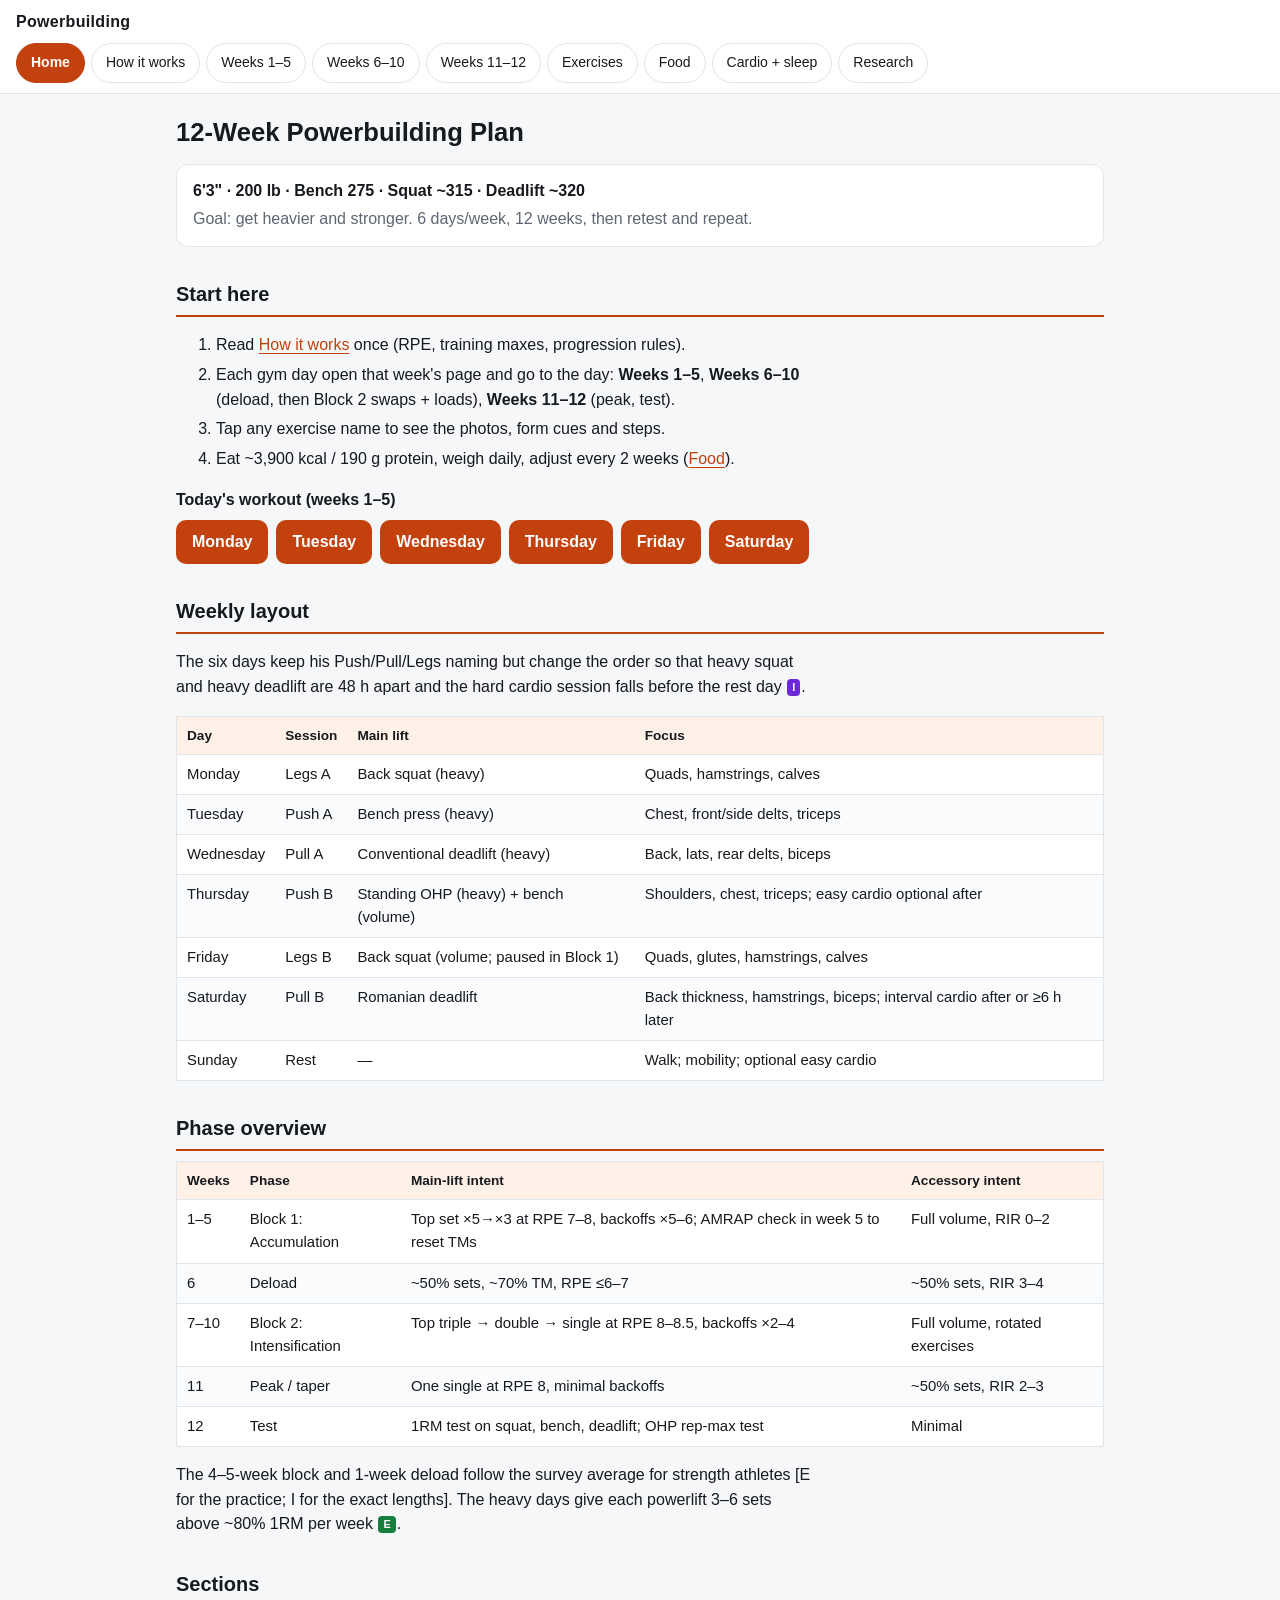
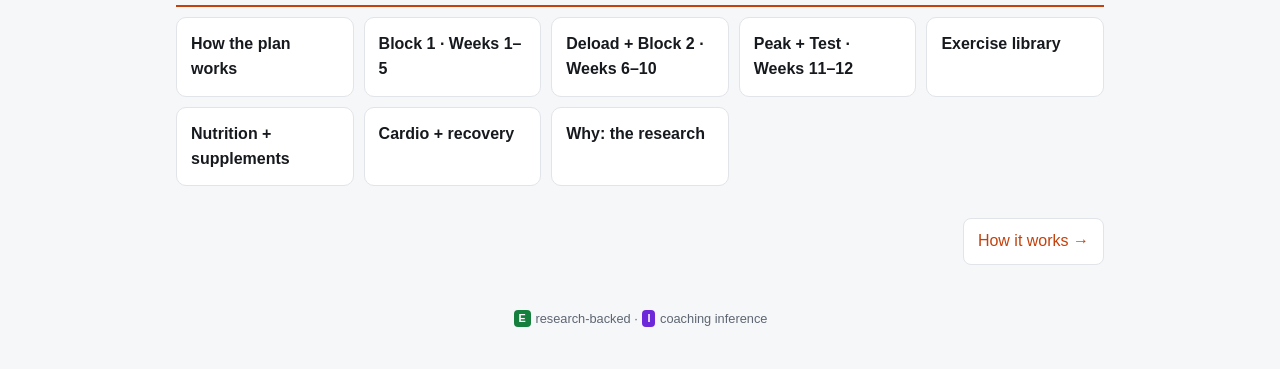
==== index.html @ ffc2ef31 "Training plan web app" ====
<!doctype html><html lang="en"><head><meta charset="utf-8">
<meta name="viewport" content="width=device-width, initial-scale=1"><title>12-Week Powerbuilding Plan</title><link rel="stylesheet" href="style.css"><link rel="manifest" href="manifest.webmanifest"><link rel="apple-touch-icon" href="icon-180.png">
<meta name="apple-mobile-web-app-capable" content="yes"><meta name="mobile-web-app-capable" content="yes">
<meta name="apple-mobile-web-app-title" content="Training">
<meta name="theme-color" content="#ffffff" media="(prefers-color-scheme: light)">
<meta name="theme-color" content="#1a1d22" media="(prefers-color-scheme: dark)">
<script>if('serviceWorker' in navigator)navigator.serviceWorker.register('sw.js')</script></head>
<body><header><a class="brand" href="index.html">Powerbuilding</a><nav class="menu"><a href="index.html" class=on>Home</a><a href="basics.html">How it works</a><a href="block1.html">Weeks 1–5</a><a href="block2.html">Weeks 6–10</a><a href="test.html">Weeks 11–12</a><a href="exercises.html">Exercises</a><a href="nutrition.html">Food</a><a href="recovery.html">Cardio + sleep</a><a href="research.html">Research</a></nav></header>
<main><h1>12-Week Powerbuilding Plan</h1>
<section class="hero">
  <p class="who">6'3" · 200 lb · Bench 275 · Squat ~315 · Deadlift ~320</p>
  <p class="goal">Goal: get heavier and stronger. 6 days/week, 12 weeks, then retest and repeat.</p>
</section>
<section><h2>Start here</h2>
<ol class="steps">
 <li>Read <a href="basics.html">How it works</a> once (RPE, training maxes, progression rules).</li>
 <li>Each gym day open that week's page and go to the day: <b>Weeks 1–5</b>, <b>Weeks 6–10</b> (deload, then Block 2 swaps + loads), <b>Weeks 11–12</b> (peak, test).</li>
 <li>Tap any exercise name to see the photos, form cues and steps.</li>
 <li>Eat ~3,900 kcal / 190 g protein, weigh daily, adjust every 2 weeks (<a href="nutrition.html">Food</a>).</li>
</ol>
<p class="today"><span class="lbl">Today's workout (weeks 1–5)</span><a href="block1.html#mon">Monday</a><a href="block1.html#tue">Tuesday</a><a href="block1.html#wed">Wednesday</a><a href="block1.html#thu">Thursday</a><a href="block1.html#fri">Friday</a><a href="block1.html#sat">Saturday</a></p>
</section>
<section><h2 id="weekly-layout">Weekly layout</h2><p>The six days keep his Push/Pull/Legs naming but change the order so that heavy squat and heavy deadlift are 48 h apart and the hard cardio session falls before the rest day <span class="tag i">I</span>.</p>
<div class="tbl"><table><thead><tr><th>Day</th><th>Session</th><th>Main lift</th><th>Focus</th></tr></thead><tbody><tr><td data-label="Day"><div>Monday</div></td><td data-label="Session"><div>Legs A</div></td><td data-label="Main lift"><div>Back squat (heavy)</div></td><td data-label="Focus"><div>Quads, hamstrings, calves</div></td></tr><tr><td data-label="Day"><div>Tuesday</div></td><td data-label="Session"><div>Push A</div></td><td data-label="Main lift"><div>Bench press (heavy)</div></td><td data-label="Focus"><div>Chest, front/side delts, triceps</div></td></tr><tr><td data-label="Day"><div>Wednesday</div></td><td data-label="Session"><div>Pull A</div></td><td data-label="Main lift"><div>Conventional deadlift (heavy)</div></td><td data-label="Focus"><div>Back, lats, rear delts, biceps</div></td></tr><tr><td data-label="Day"><div>Thursday</div></td><td data-label="Session"><div>Push B</div></td><td data-label="Main lift"><div>Standing OHP (heavy) + bench (volume)</div></td><td data-label="Focus"><div>Shoulders, chest, triceps; easy cardio optional after</div></td></tr><tr><td data-label="Day"><div>Friday</div></td><td data-label="Session"><div>Legs B</div></td><td data-label="Main lift"><div>Back squat (volume; paused in Block 1)</div></td><td data-label="Focus"><div>Quads, glutes, hamstrings, calves</div></td></tr><tr><td data-label="Day"><div>Saturday</div></td><td data-label="Session"><div>Pull B</div></td><td data-label="Main lift"><div>Romanian deadlift</div></td><td data-label="Focus"><div>Back thickness, hamstrings, biceps; interval cardio after or ≥6 h later</div></td></tr><tr><td data-label="Day"><div>Sunday</div></td><td data-label="Session"><div>Rest</div></td><td data-label="Main lift"><div>—</div></td><td data-label="Focus"><div>Walk; mobility; optional easy cardio</div></td></tr></tbody></table></div></section>
<section><h2 id="phase-overview">Phase overview</h2><div class="tbl"><table><thead><tr><th>Weeks</th><th>Phase</th><th>Main-lift intent</th><th>Accessory intent</th></tr></thead><tbody><tr><td data-label="Weeks"><div>1–5</div></td><td data-label="Phase"><div>Block 1: Accumulation</div></td><td data-label="Main-lift intent"><div>Top set ×5→×3 at RPE 7–8, backoffs ×5–6; AMRAP check in week 5 to reset TMs</div></td><td data-label="Accessory intent"><div>Full volume, RIR 0–2</div></td></tr><tr><td data-label="Weeks"><div>6</div></td><td data-label="Phase"><div>Deload</div></td><td data-label="Main-lift intent"><div>~50% sets, ~70% TM, RPE ≤6–7</div></td><td data-label="Accessory intent"><div>~50% sets, RIR 3–4</div></td></tr><tr><td data-label="Weeks"><div>7–10</div></td><td data-label="Phase"><div>Block 2: Intensification</div></td><td data-label="Main-lift intent"><div>Top triple → double → single at RPE 8–8.5, backoffs ×2–4</div></td><td data-label="Accessory intent"><div>Full volume, rotated exercises</div></td></tr><tr><td data-label="Weeks"><div>11</div></td><td data-label="Phase"><div>Peak / taper</div></td><td data-label="Main-lift intent"><div>One single at RPE 8, minimal backoffs</div></td><td data-label="Accessory intent"><div>~50% sets, RIR 2–3</div></td></tr><tr><td data-label="Weeks"><div>12</div></td><td data-label="Phase"><div>Test</div></td><td data-label="Main-lift intent"><div>1RM test on squat, bench, deadlift; OHP rep-max test</div></td><td data-label="Accessory intent"><div>Minimal</div></td></tr></tbody></table></div>
<p>The 4–5-week block and 1-week deload follow the survey average for strength athletes [E for the practice; I for the exact lengths]. The heavy days give each powerlift 3–6 sets above ~80% 1RM per week <span class="tag e">E</span>.</p></section>
<section><h2>Sections</h2><div class="cards"><a class="card" href="basics.html"><b>How the plan works</b></a><a class="card" href="block1.html"><b>Block 1 · Weeks 1–5</b></a><a class="card" href="block2.html"><b>Deload + Block 2 · Weeks 6–10</b></a><a class="card" href="test.html"><b>Peak + Test · Weeks 11–12</b></a><a class="card" href="exercises.html"><b>Exercise library</b></a><a class="card" href="nutrition.html"><b>Nutrition + supplements</b></a><a class="card" href="recovery.html"><b>Cardio + recovery</b></a><a class="card" href="research.html"><b>Why: the research</b></a></div></section><nav class="prevnext"><span></span><a href="basics.html">How it works →</a></nav></main>
<footer><span class="tag e">E</span> research-backed · <span class="tag i">I</span> coaching inference</footer></body></html>
---- style.css ----
:root{color-scheme:light dark;--on-accent:#fff;--bg:#f6f7f9;--card:#fff;--ink:#16191d;--dim:#5d6672;--line:#e1e4e8;--accent:#c2410c;--accent-soft:#fff1e8;--e:#15803d;--i:#6d28d9;--zebra:#fafbfc}
@media (prefers-color-scheme:dark){:root:not([data-theme="light"]){--on-accent:#16110d;--bg:#111317;--card:#1a1d22;--ink:#eceef1;--dim:#9aa3ad;--line:#2b3038;--accent:#fb923c;--accent-soft:#2a1d14;--e:#4ade80;--i:#a78bfa;--zebra:#1e2127}}
:root[data-theme="dark"]{color-scheme:dark;--on-accent:#16110d;--bg:#111317;--card:#1a1d22;--ink:#eceef1;--dim:#9aa3ad;--line:#2b3038;--accent:#fb923c;--accent-soft:#2a1d14;--e:#4ade80;--i:#a78bfa;--zebra:#1e2127}
*{box-sizing:border-box}
html{scroll-behavior:smooth;scroll-padding-top:110px}
body{margin:0;background:var(--bg);color:var(--ink);font:16px/1.55 -apple-system,BlinkMacSystemFont,"Segoe UI",Roboto,sans-serif;-webkit-text-size-adjust:100%}
a{color:var(--accent);text-underline-offset:.18em}
::selection{background:var(--accent);color:var(--on-accent)}
:focus-visible{outline:2px solid var(--accent);outline-offset:2px;border-radius:4px}
p,li{max-width:72ch}
header{position:sticky;top:0;z-index:10;background:var(--card);border-bottom:1px solid var(--line);padding:10px 16px 0}
.brand{font-weight:800;text-decoration:none;color:var(--ink);letter-spacing:.02em}
.menu{display:flex;gap:6px;overflow-x:auto;padding:8px 0 10px;scrollbar-width:none}
.menu::-webkit-scrollbar{display:none}
.menu a,.chips a{flex:none;display:inline-flex;align-items:center;min-height:40px;padding:6px 14px;border-radius:999px;border:1px solid var(--line);text-decoration:none;color:var(--ink);font-size:14px;white-space:nowrap}
.menu a.on{background:var(--accent);border-color:var(--accent);color:var(--on-accent);font-weight:600}
main{max-width:960px;margin:0 auto;padding:16px}
h1{font-size:1.6rem;line-height:1.2;margin:.3em 0 .6em}
h2{font-size:1.25rem;margin:1.6em 0 .5em;padding-bottom:.25em;border-bottom:2px solid var(--accent)}
h3{font-size:1.08rem;margin:1.3em 0 .4em}
h3.day{background:var(--accent-soft);border:1px solid color-mix(in srgb,var(--accent) 30%,transparent);padding:10px 14px;border-radius:10px;margin-top:1.8em}
section{margin-bottom:8px}
.chips{display:flex;flex-wrap:wrap;gap:6px;margin:8px 0 12px}
.hero{background:var(--card);border:1px solid var(--line);border-radius:12px;padding:14px 16px}
.who{font-weight:700;margin:0 0 4px}.goal{margin:0;color:var(--dim)}
.steps li{margin:.3em 0}
.today{display:flex;flex-wrap:wrap;gap:8px}.today .lbl{flex-basis:100%;font-weight:600}
.today a{display:inline-flex;align-items:center;min-height:44px;padding:6px 16px;border-radius:10px;background:var(--accent);color:var(--on-accent);text-decoration:none;font-weight:600}
.cards{display:grid;grid-template-columns:repeat(auto-fill,minmax(150px,1fr));gap:10px}
.card{background:var(--card);border:1px solid var(--line);border-radius:10px;padding:14px;text-decoration:none;color:var(--ink)}
.note{background:var(--card);border:1px solid var(--line);padding:10px 14px;border-radius:10px;color:var(--dim);font-size:.93rem}
.tag{display:inline-block;font-size:.68rem;font-weight:700;line-height:1;padding:3px 5px;border-radius:4px;color:var(--on-accent);vertical-align:1px;margin:0 1px}
.tag.e{background:var(--e)}.tag.i{background:var(--i)}
.dim{color:var(--dim)}
/* tables */
.tbl{overflow-x:auto;margin:10px 0}
table{border-collapse:collapse;width:100%;background:var(--card);border:1px solid var(--line);border-radius:8px;font-size:.93rem;font-variant-numeric:tabular-nums}
th,td{text-align:left;padding:8px 10px;border-bottom:1px solid var(--line);vertical-align:top}
th{background:var(--accent-soft);font-size:.85rem}
tbody tr:nth-child(even){background:var(--zebra)}
a.ex{font-weight:600;text-decoration:none;border-bottom:1px dotted var(--accent)}
img.thumb{flex:none;width:44px;height:30px;object-fit:cover;border-radius:4px;border:1px solid var(--line)}
a.ex.thumbed{display:inline-flex;align-items:center;gap:10px;border-bottom:0}
a.ex.thumbed span{border-bottom:1px dotted var(--accent)}
@media (min-width:701px){td[data-label="Rest"],td[data-label="Effort"]{white-space:nowrap}}
@media (max-width:700px){
  .tbl{overflow:visible}
  table,thead,tbody,tr,td{display:block;width:100%}
  table{border:none;background:none}
  thead{display:none}
  tbody tr{background:var(--card)!important;border:1px solid var(--line);border-radius:10px;margin:0 0 10px;padding:6px 10px}
  td{border:none;padding:4px 0;display:grid;grid-template-columns:6.5rem 1fr;gap:10px}
  td::before{content:attr(data-label);color:var(--dim);font-size:.8rem;font-weight:600}
  td.num{display:none}
  td:first-child,td.num+td{font-size:1.02rem}
}
/* exercise cards */
.ex-card{background:var(--card);border:1px solid var(--line);border-radius:12px;padding:12px 14px;margin:12px 0}
.ex-card h3{margin:.1em 0 .5em}
.ex-card h4{margin:.8em 0 .2em}
.ex-card ul,.ex-card ol{padding-left:1.2em;margin:.3em 0}
.anim{position:relative;aspect-ratio:850/567;max-width:520px;border-radius:8px;overflow:hidden;background:#fff;cursor:pointer}
.anim img{position:absolute;inset:0;width:100%;height:100%;object-fit:contain}
.anim img:nth-child(2){animation:swap 2.4s infinite steps(1,end)}
.anim .lbl::after{content:"start → end";position:absolute;right:6px;bottom:6px;font-size:.7rem;background:rgba(0,0,0,.55);color:#fff;padding:2px 6px;border-radius:4px}
.anim.paused img:nth-child(2){animation-play-state:paused}
.anim.paused .lbl::after{content:"paused · tap to play"}
@keyframes swap{0%{opacity:0}50%{opacity:1}}
details{margin-top:8px}summary{cursor:pointer;font-weight:600;color:var(--accent)}
.role,.muscles{margin:.5em 0;font-size:.95rem}
.prevnext{display:flex;justify-content:space-between;margin:32px 0 8px;gap:10px}
.prevnext a{padding:10px 14px;border:1px solid var(--line);border-radius:8px;background:var(--card);text-decoration:none}
footer{text-align:center;color:var(--dim);font-size:.8rem;padding:20px 16px 40px}
.page{border-bottom:3px solid var(--line);padding-bottom:20px;margin-bottom:20px}
/* all-in-one outline (tap-to-expand; Quick Look ignores links but lets <details> toggle) */
.ol-head{position:static;padding:12px 16px}
.ol-hint{color:var(--dim);margin:4px 0 14px}
.ol details{margin:0}
.ol summary{list-style:none;display:flex;align-items:center;gap:12px;min-height:52px;padding:12px 16px;color:var(--ink);font-weight:700;cursor:pointer;-webkit-tap-highlight-color:transparent}
.ol summary::-webkit-details-marker{display:none}
.ol summary::after{content:"";flex:none;margin-left:auto;width:9px;height:9px;border-right:2px solid currentColor;border-bottom:2px solid currentColor;transform:translateY(-2px) rotate(45deg);transition:transform .2s cubic-bezier(.2,.8,.2,1)}
.ol details[open]>summary::after{transform:translateY(2px) rotate(-135deg)}
.ol summary:active{background:var(--accent-soft)}
.ol details.page{background:var(--card);border:1px solid var(--line);border-radius:12px;margin:0 0 10px;padding:0;overflow:hidden}
.ol details.page>summary{font-size:1.12rem}
.ol details.page[open]>summary{border-bottom:1px solid var(--line)}
.ol details.page>:not(summary){margin-left:10px;margin-right:10px}
.ol details.sec{border-bottom:1px solid var(--line);margin:0 -10px;padding:0 10px}
.ol details.sec:last-child{border-bottom:0}
.ol details.sec>summary{padding-left:2px;padding-right:2px;color:var(--accent)}
.ol details.day{background:var(--accent-soft);border:1px solid color-mix(in srgb,var(--accent) 30%,transparent);border-radius:10px;margin:0 0 10px}
.ol details.day[open]{padding:0 6px 6px}
.ol details.day[open]>summary{margin:0 -6px}
.ol details.ex-card{margin:0 0 8px;padding:0 12px}
.ol details.ex-card[open]{padding:0 12px 10px}
.ol details.ex-card>summary{padding:10px 12px;margin:0 -12px}
.ol details.ex-card details>summary{min-height:44px;padding:8px 0;color:var(--accent)}
.ol details.ex-card details>summary::after{display:none}
@media (max-width:700px){.ol td{grid-template-columns:5.25rem 1fr}}
@media (prefers-reduced-motion:reduce){.ol summary::after{transition:none}}
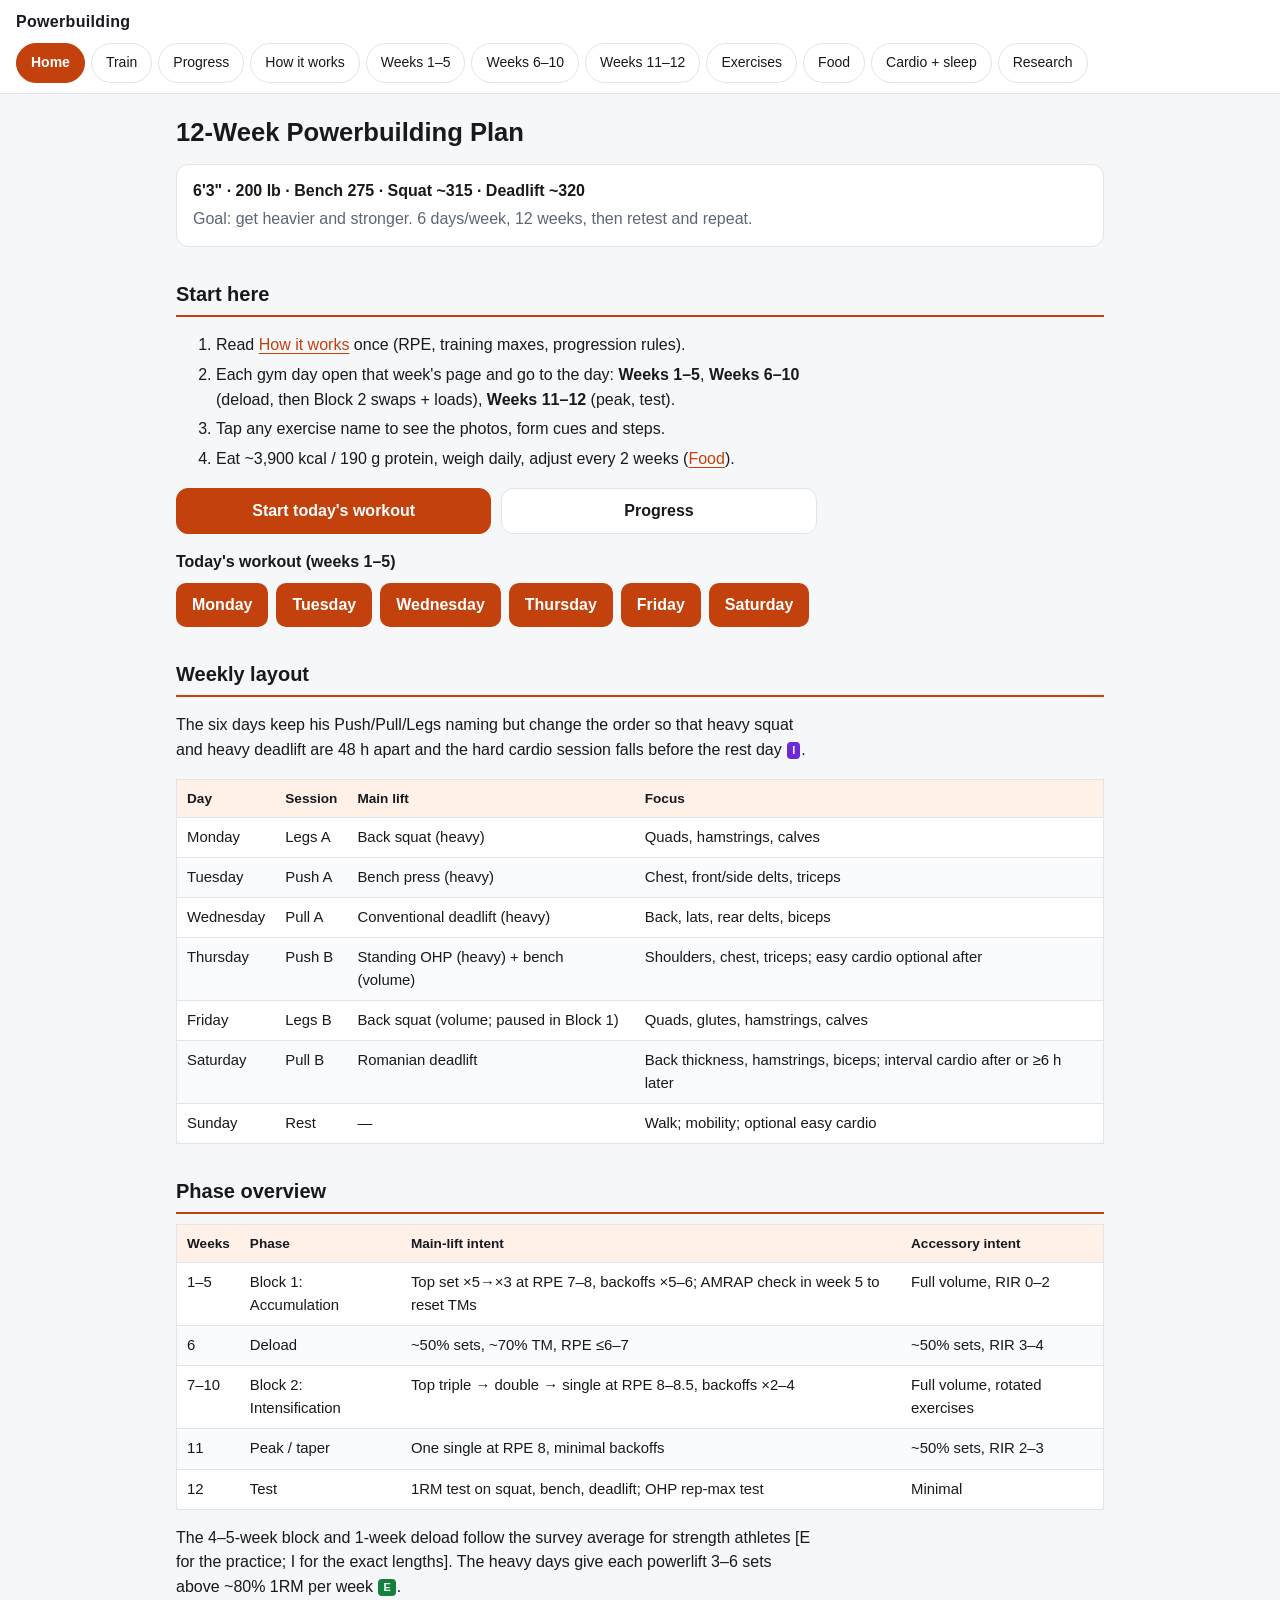
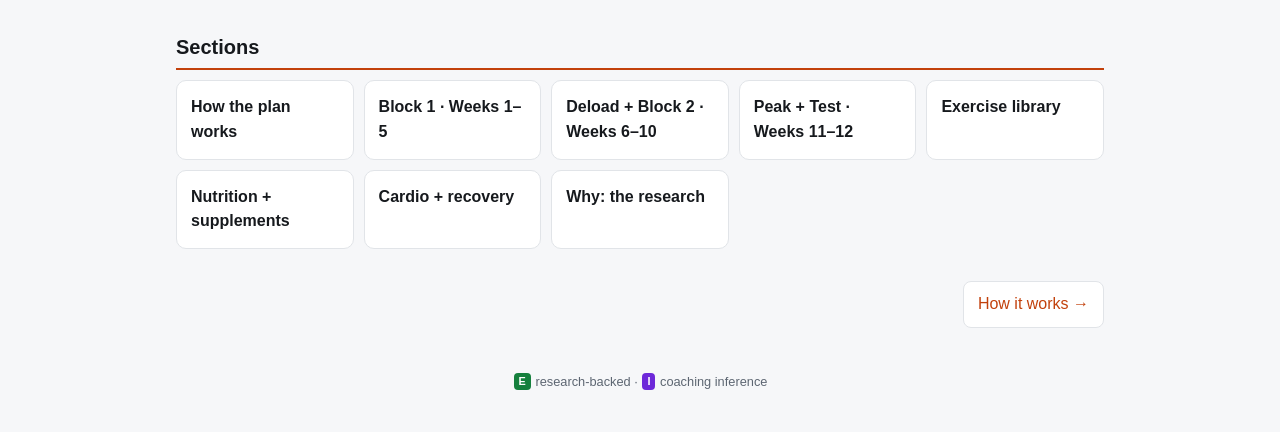
==== commit 283b7748: "Rebuild site" ====
--- a/index.html
+++ b/index.html
@@ -1,11 +1,11 @@
 <!doctype html><html lang="en"><head><meta charset="utf-8">
-<meta name="viewport" content="width=device-width, initial-scale=1"><title>12-Week Powerbuilding Plan</title><link rel="stylesheet" href="style.css"><link rel="manifest" href="manifest.webmanifest"><link rel="apple-touch-icon" href="icon-180.png">
+<meta name="viewport" content="width=device-width, initial-scale=1"><title>12-Week Powerbuilding Plan</title><link rel="stylesheet" href="style.css"><link rel="manifest" href="manifest.webmanifest"><link rel="apple-touch-icon" href="icon-180.png"><link rel="icon" href="icon-192.png">
 <meta name="apple-mobile-web-app-capable" content="yes"><meta name="mobile-web-app-capable" content="yes">
 <meta name="apple-mobile-web-app-title" content="Training">
 <meta name="theme-color" content="#ffffff" media="(prefers-color-scheme: light)">
 <meta name="theme-color" content="#1a1d22" media="(prefers-color-scheme: dark)">
-<script>if('serviceWorker' in navigator)navigator.serviceWorker.register('sw.js')</script></head>
-<body><header><a class="brand" href="index.html">Powerbuilding</a><nav class="menu"><a href="index.html" class=on>Home</a><a href="basics.html">How it works</a><a href="block1.html">Weeks 1–5</a><a href="block2.html">Weeks 6–10</a><a href="test.html">Weeks 11–12</a><a href="exercises.html">Exercises</a><a href="nutrition.html">Food</a><a href="recovery.html">Cardio + sleep</a><a href="research.html">Research</a></nav></header>
+<script>if('serviceWorker' in navigator)navigator.serviceWorker.register('sw.js')</script><link rel="stylesheet" href="tracker.css"></head>
+<body><header><a class="brand" href="index.html">Powerbuilding</a><nav class="menu"><a href="index.html" class=on>Home</a><a href="train.html">Train</a><a href="progress.html">Progress</a><a href="basics.html">How it works</a><a href="block1.html">Weeks 1–5</a><a href="block2.html">Weeks 6–10</a><a href="test.html">Weeks 11–12</a><a href="exercises.html">Exercises</a><a href="nutrition.html">Food</a><a href="recovery.html">Cardio + sleep</a><a href="research.html">Research</a></nav></header>
 <main><h1>12-Week Powerbuilding Plan</h1>
 <section class="hero">
   <p class="who">6'3" · 200 lb · Bench 275 · Squat ~315 · Deadlift ~320</p>
@@ -18,7 +18,7 @@
  <li>Tap any exercise name to see the photos, form cues and steps.</li>
  <li>Eat ~3,900 kcal / 190 g protein, weigh daily, adjust every 2 weeks (<a href="nutrition.html">Food</a>).</li>
 </ol>
-<p class="today"><span class="lbl">Today's workout (weeks 1–5)</span><a href="block1.html#mon">Monday</a><a href="block1.html#tue">Tuesday</a><a href="block1.html#wed">Wednesday</a><a href="block1.html#thu">Thursday</a><a href="block1.html#fri">Friday</a><a href="block1.html#sat">Saturday</a></p>
+<p class="start"><a class="btn primary" href="train.html">Start today's workout</a> <a class="btn" href="progress.html">Progress</a></p><p class="today"><span class="lbl">Today's workout (weeks 1–5)</span><a href="block1.html#mon">Monday</a><a href="block1.html#tue">Tuesday</a><a href="block1.html#wed">Wednesday</a><a href="block1.html#thu">Thursday</a><a href="block1.html#fri">Friday</a><a href="block1.html#sat">Saturday</a></p>
 </section>
 <section><h2 id="weekly-layout">Weekly layout</h2><p>The six days keep his Push/Pull/Legs naming but change the order so that heavy squat and heavy deadlift are 48 h apart and the hard cardio session falls before the rest day <span class="tag i">I</span>.</p>
 <div class="tbl"><table><thead><tr><th>Day</th><th>Session</th><th>Main lift</th><th>Focus</th></tr></thead><tbody><tr><td data-label="Day"><div>Monday</div></td><td data-label="Session"><div>Legs A</div></td><td data-label="Main lift"><div>Back squat (heavy)</div></td><td data-label="Focus"><div>Quads, hamstrings, calves</div></td></tr><tr><td data-label="Day"><div>Tuesday</div></td><td data-label="Session"><div>Push A</div></td><td data-label="Main lift"><div>Bench press (heavy)</div></td><td data-label="Focus"><div>Chest, front/side delts, triceps</div></td></tr><tr><td data-label="Day"><div>Wednesday</div></td><td data-label="Session"><div>Pull A</div></td><td data-label="Main lift"><div>Conventional deadlift (heavy)</div></td><td data-label="Focus"><div>Back, lats, rear delts, biceps</div></td></tr><tr><td data-label="Day"><div>Thursday</div></td><td data-label="Session"><div>Push B</div></td><td data-label="Main lift"><div>Standing OHP (heavy) + bench (volume)</div></td><td data-label="Focus"><div>Shoulders, chest, triceps; easy cardio optional after</div></td></tr><tr><td data-label="Day"><div>Friday</div></td><td data-label="Session"><div>Legs B</div></td><td data-label="Main lift"><div>Back squat (volume; paused in Block 1)</div></td><td data-label="Focus"><div>Quads, glutes, hamstrings, calves</div></td></tr><tr><td data-label="Day"><div>Saturday</div></td><td data-label="Session"><div>Pull B</div></td><td data-label="Main lift"><div>Romanian deadlift</div></td><td data-label="Focus"><div>Back thickness, hamstrings, biceps; interval cardio after or ≥6 h later</div></td></tr><tr><td data-label="Day"><div>Sunday</div></td><td data-label="Session"><div>Rest</div></td><td data-label="Main lift"><div>—</div></td><td data-label="Focus"><div>Walk; mobility; optional easy cardio</div></td></tr></tbody></table></div></section>
--- a/tracker.css
+++ b/tracker.css
@@ -0,0 +1,256 @@
+/* Train + Progress pages (web app only). Builds on the site tokens in style.css. */
+:root{--ok:#15803d;--warn:#b45309;--danger:#b91c1c;--track:color-mix(in srgb,var(--ink) 8%,transparent);--band:color-mix(in srgb,var(--e) 22%,transparent)}
+@media (prefers-color-scheme:dark){:root:not([data-theme="light"]){--ok:#4ade80;--warn:#fbbf24;--danger:#f87171}}
+:root[data-theme="dark"]{--ok:#4ade80;--warn:#fbbf24;--danger:#f87171}
+.ic{width:20px;height:20px;flex:none}
+.sr{position:absolute;width:1px;height:1px;overflow:hidden;clip-path:inset(50%)}
+.small{font-size:.84rem}
+.err{color:var(--danger);font-weight:600;margin:.5em 0}
+.h-sm{font-size:1.02rem;border:0;padding:0;margin:0 0 .6em}
+.h-sm span{font-weight:400}
+main:has(#app) h1{margin-bottom:.4em}
+
+/* layout bits */
+.panel{background:var(--card);border:1px solid var(--line);border-radius:14px;padding:16px;margin:0 0 14px}
+.panel>h2:first-child{margin-top:0}
+.panel h2{border:0;padding:0}
+.row{display:flex;gap:10px;align-items:center}
+.row.wrap{flex-wrap:wrap}.row.between{justify-content:space-between;align-items:baseline;flex-wrap:wrap}
+.two{display:grid;gap:0 14px}
+@media (min-width:760px){.two{grid-template-columns:1fr 1fr}}
+.grow{flex:1}
+
+/* controls */
+.btn{display:inline-flex;align-items:center;justify-content:center;gap:8px;min-height:46px;padding:10px 18px;border-radius:12px;border:1px solid var(--line);background:var(--card);color:var(--ink);font:inherit;font-weight:600;text-decoration:none;cursor:pointer;-webkit-tap-highlight-color:transparent;transition:background .15s,border-color .15s,transform .1s}
+.btn:hover{border-color:color-mix(in srgb,var(--accent) 45%,var(--line))}
+.btn:active{transform:scale(.98)}
+.btn.primary{background:var(--accent);border-color:var(--accent);color:var(--on-accent)}
+.btn.primary:hover{background:color-mix(in srgb,var(--accent) 88%,var(--ink))}
+.btn.ghost{background:transparent;border-style:dashed;color:var(--accent)}
+.btn.big{min-height:54px;font-size:1.05rem;width:100%}
+.btn.wide{width:100%}
+.btn:disabled{opacity:.45;cursor:not-allowed;transform:none}
+.link{background:none;border:0;padding:6px 0;color:var(--accent);font:inherit;font-weight:600;cursor:pointer;display:inline-flex;align-items:center;gap:6px;min-height:40px}
+.danger{color:var(--danger)!important}
+.icon-btn{display:inline-grid;place-items:center;width:44px;height:44px;border:0;border-radius:10px;background:none;color:var(--dim);cursor:pointer}
+.icon-btn:hover{background:var(--track);color:var(--ink)}
+.fld{display:flex;flex-direction:column;gap:6px;min-width:0}
+.fld>span:first-child{font-size:.8rem;font-weight:600;color:var(--dim)}
+input,select,textarea{font:inherit;font-size:16px;color:var(--ink);background:var(--bg);border:1px solid var(--line);border-radius:10px;padding:10px 12px;min-height:46px;width:100%;caret-color:var(--accent)}
+input:focus,select:focus,textarea:focus{outline:2px solid var(--accent);outline-offset:-1px;border-color:transparent}
+input::placeholder,textarea::placeholder{color:color-mix(in srgb,var(--dim) 80%,transparent)}
+textarea{resize:vertical;min-height:80px}
+.row input{flex:1}
+.seg{display:inline-flex;background:var(--track);border-radius:11px;padding:3px;gap:2px;max-width:100%;overflow-x:auto;scrollbar-width:none}
+.seg::-webkit-scrollbar{display:none}
+.seg a,.seg button{flex:none;display:inline-flex;align-items:center;min-height:38px;padding:6px 14px;border:0;border-radius:9px;background:none;color:var(--dim);font:inherit;font-size:.92rem;font-weight:600;text-decoration:none;cursor:pointer;white-space:nowrap}
+.seg .on{background:var(--card);color:var(--ink);box-shadow:0 1px 3px color-mix(in srgb,#000 14%,transparent)}
+
+/* header account chip */
+header:has(.acct) .brand{display:inline-flex;align-items:center;min-height:40px;max-width:calc(100% - 140px)}
+.acct{position:absolute;right:12px;top:8px;display:inline-flex;align-items:center;gap:6px;max-width:120px;min-height:40px;padding:6px 12px;border:1px solid var(--line);border-radius:999px;background:var(--card);color:var(--ink);font:inherit;font-size:.9rem;font-weight:600;cursor:pointer}
+.acct span{overflow:hidden;text-overflow:ellipsis;white-space:nowrap}
+.acct .ic{width:18px;height:18px;color:var(--accent)}
+
+/* account sheet */
+.sheet{border:0;padding:0;margin:auto auto 0;width:100%;max-width:520px;border-radius:18px 18px 0 0;background:var(--card);color:var(--ink);box-shadow:0 -8px 40px color-mix(in srgb,#000 30%,transparent)}
+@media (min-width:600px){.sheet{margin:auto;border-radius:18px}}
+.sheet::backdrop{background:color-mix(in srgb,#000 45%,transparent)}
+.sheet[open]{animation:rise .28s cubic-bezier(.2,.8,.2,1)}
+@keyframes rise{from{transform:translateY(24px);opacity:.4}}
+.sheet-in{padding:16px 16px calc(18px + env(safe-area-inset-bottom))}
+.sheet-head{display:flex;align-items:center;justify-content:space-between}
+.sheet-head h2{margin:0;border:0;padding:0}
+.acct-list{list-style:none;padding:0;margin:8px 0 16px;border:1px solid var(--line);border-radius:12px;overflow:hidden}
+.acct-list li{display:flex;align-items:center;gap:8px;padding:0 12px 0 0;border-top:1px solid var(--line)}
+.acct-list li:first-child{border-top:0}
+.acct-list li.dim{padding:12px}
+.acct-pick{flex:1;display:flex;align-items:center;gap:10px;min-height:52px;padding:8px 12px;border:0;background:none;color:var(--ink);font:inherit;font-weight:600;text-align:left;cursor:pointer;min-width:0}
+.acct-pick span{overflow:hidden;text-overflow:ellipsis;white-space:nowrap}
+.acct-pick em{font-style:normal;font-size:.75rem;color:var(--ok);font-weight:600;margin-left:auto}
+.acct-list li.on .ic{color:var(--ok)}
+.sheet-foot{display:flex;gap:10px;flex-wrap:wrap;margin-top:16px;padding-top:16px;border-top:1px solid var(--line)}
+.sheet-foot .btn{flex:1}
+
+/* toast + tooltip */
+#toast{position:fixed;left:50%;bottom:calc(96px + env(safe-area-inset-bottom));transform:translate(-50%,12px);opacity:0;pointer-events:none;background:var(--ink);color:var(--bg);padding:10px 16px;border-radius:12px;font-weight:600;font-size:.92rem;transition:opacity .2s,transform .25s cubic-bezier(.2,.8,.2,1);z-index:50;max-width:calc(100% - 32px)}
+#toast.show{opacity:1;transform:translate(-50%,0)}
+.tip{position:absolute;z-index:40;pointer-events:none;background:var(--ink);color:var(--bg);font-size:.82rem;font-weight:600;padding:6px 10px;border-radius:8px;max-width:260px;opacity:0;transition:opacity .12s}
+.tip.show{opacity:1}
+
+/* ---------- Train ---------- */
+.meta{margin:0 0 4px;font-size:.84rem;font-weight:600;color:var(--accent)}
+.today-card h2,.sess-head h2{font-size:1.35rem;margin:0 0 8px;line-height:1.2}
+.note-line{background:var(--accent-soft);border-radius:10px;padding:8px 12px;margin:8px 0;font-size:.92rem}
+.preview{margin:8px 0 16px;padding:0;list-style:none;counter-reset:p}
+.preview li{display:flex;justify-content:space-between;gap:12px;padding:7px 0;border-top:1px solid var(--line);font-size:.95rem;font-variant-numeric:tabular-nums}
+.preview li:first-child{border-top:0}
+.pick{display:grid;grid-template-columns:1fr;gap:10px;margin-bottom:12px}
+@media (min-width:560px){.pick{grid-template-columns:1fr 1.6fr}}
+.times{display:grid;grid-template-columns:1fr;gap:10px;margin-top:12px}
+@media (min-width:560px){.times{grid-template-columns:1fr 1fr}}
+.list{list-style:none;margin:0;padding:0}
+.list li{border-top:1px solid var(--line)}
+.list li:first-child{border-top:0}
+.list a{display:flex;align-items:center;gap:12px;padding:12px 0;color:var(--ink);text-decoration:none;min-height:56px}
+.list a>span:first-child{flex:1;display:flex;flex-direction:column;min-width:0}
+.list a .ic{color:var(--dim);width:18px}
+.list .nums{display:flex;flex-direction:column;align-items:flex-end;font-variant-numeric:tabular-nums;font-weight:600;white-space:nowrap}
+.list.compact li{display:flex;align-items:center;justify-content:space-between;gap:10px;padding:6px 0;font-variant-numeric:tabular-nums}
+.list.compact li .nums{margin-left:auto}
+.sets-line{white-space:normal}
+
+.lift{background:var(--card);border:1px solid var(--line);border-radius:14px;padding:14px;margin:0 0 12px}
+.lift-head{display:flex;align-items:flex-start;gap:12px}
+.lift-head .thumb,.lifts .thumb{width:52px;height:38px;border-radius:6px}
+.thumb.blank{display:inline-block;flex:none;width:52px;height:38px;border-radius:6px;background:var(--track)}
+.lift-title{flex:1;min-width:0}
+.lift-name{font-weight:700;font-size:1.06rem;color:var(--ink);text-decoration:none;line-height:1.25}
+a.lift-name{text-decoration:underline;text-decoration-color:color-mix(in srgb,var(--accent) 50%,transparent);text-underline-offset:.2em}
+.lift-plan{margin:2px 0 0;font-size:.88rem;color:var(--dim);font-variant-numeric:tabular-nums}
+.hint{margin:10px 0 0;padding:8px 12px;border-radius:10px;background:var(--accent-soft);font-size:.9rem;font-variant-numeric:tabular-nums}
+.hint b{color:var(--accent);margin-right:4px}
+.lift-note{margin:6px 0 0}
+.more{position:relative;margin:0}
+.more summary{list-style:none;display:grid;place-items:center;width:40px;height:40px;margin:-6px -6px 0 0;border-radius:10px;color:var(--dim)}
+.more summary::-webkit-details-marker{display:none}
+.more[open] summary,.more summary:hover{background:var(--track);color:var(--ink)}
+.menu-pop{position:absolute;right:0;top:40px;z-index:5;min-width:190px;background:var(--card);border:1px solid var(--line);border-radius:12px;padding:6px;box-shadow:0 10px 30px color-mix(in srgb,#000 22%,transparent)}
+.menu-pop button{display:flex;align-items:center;gap:10px;width:100%;min-height:44px;padding:8px 10px;border:0;border-radius:8px;background:none;color:var(--ink);font:inherit;font-weight:600;text-align:left;cursor:pointer}
+.menu-pop button:hover{background:var(--track)}
+
+.sets{margin-top:12px}
+.set{display:grid;grid-template-columns:1.8rem minmax(0,1fr) minmax(0,1fr) 3.6rem 48px;gap:8px;align-items:center;padding:4px 0}
+.set-h{font-size:.75rem;font-weight:700;color:var(--dim);text-transform:uppercase;letter-spacing:.04em;padding-bottom:0}
+.set-h span:not(:first-child){text-align:center}
+.set .n{font-weight:700;color:var(--dim);text-align:center;font-variant-numeric:tabular-nums}
+.set input{min-height:50px;padding:8px 4px;font-size:19px;font-weight:600;text-align:center;font-variant-numeric:tabular-nums;border-radius:10px}
+.set input[data-f="rpe"]{font-size:16px;font-weight:500}
+.done{display:grid;place-items:center;width:48px;height:48px;border-radius:12px;border:1.5px solid var(--line);background:var(--card);color:var(--dim);cursor:pointer;transition:background .15s,color .15s,border-color .15s}
+.done .ic{width:22px;height:22px}
+.set.is-done .done{background:var(--ok);border-color:var(--ok);color:var(--card)}
+.set.is-done input{border-color:color-mix(in srgb,var(--ok) 45%,var(--line));background:color-mix(in srgb,var(--ok) 7%,var(--bg))}
+.set.is-done .n{color:var(--ok)}
+.lift-foot{display:flex;align-items:center;justify-content:space-between;gap:10px;margin-top:10px}
+.lift-foot .btn{min-height:42px;padding:8px 14px}
+.empty{padding:8px 4px}
+.add-ex .btn{margin:0}
+.pick-list{list-style:none;padding:0;margin:10px 0 0;max-height:360px;overflow:auto}
+.pick-list button{display:flex;align-items:center;gap:12px;width:100%;min-height:52px;padding:6px 4px;border:0;border-top:1px solid var(--line);background:none;color:var(--ink);font:inherit;font-weight:600;text-align:left;cursor:pointer}
+.pick-list button>span{display:flex;flex-direction:column}
+.pick-list li:first-child button{border-top:0}
+.pick-list .ic{color:var(--accent);margin:0 16px}
+
+.dock{position:fixed;left:0;right:0;bottom:0;z-index:20;background:color-mix(in srgb,var(--card) 92%,transparent);backdrop-filter:saturate(1.4) blur(12px);-webkit-backdrop-filter:saturate(1.4) blur(12px);border-top:1px solid var(--line);padding:10px 16px calc(10px + env(safe-area-inset-bottom))}
+.dock-in{max-width:928px;margin:0 auto;display:flex;align-items:center;gap:10px}
+.dock-stats{flex:1;display:flex;flex-direction:column;min-width:0;font-variant-numeric:tabular-nums;font-size:.86rem}
+.clock{display:inline-flex;align-items:center;gap:6px;font-size:1.25rem}
+.clock .ic{color:var(--accent)}
+.dock .btn{min-width:110px}
+body:has(.dock) main{padding-bottom:120px}
+body:has(.dock) footer{display:none}
+
+.stats{display:grid;grid-template-columns:repeat(2,minmax(0,1fr));gap:0;background:var(--card);border:1px solid var(--line);border-radius:14px;overflow:hidden;margin:0 0 14px}
+.stats>div{padding:12px 14px;min-width:0;box-shadow:1px 1px 0 var(--line)}
+.stats dt{font-size:.78rem;font-weight:600;color:var(--dim)}
+.stats dd{margin:2px 0 0;font-size:1.45rem;font-weight:750;line-height:1.15;font-variant-numeric:tabular-nums;letter-spacing:-.01em}
+.stats dd small{font-size:.62em;font-weight:600;color:var(--dim);letter-spacing:0}
+.stats .sub{margin:2px 0 0;font-size:.78rem;color:var(--dim);line-height:1.35}
+@media (min-width:760px){.stats.wide{grid-template-columns:repeat(4,minmax(0,1fr))}}
+.panel .stats{margin:12px 0}
+.finish h2{margin:0}
+.pr-list{list-style:none;padding:0;margin:0}
+.pr-list li{border-top:1px solid var(--line)}
+.pr-list li:first-child{border-top:0}
+.pr-list li,.pr-list a{display:flex;flex-wrap:wrap;align-items:baseline;gap:4px 10px;padding:10px 0;color:var(--ink);text-decoration:none;font-variant-numeric:tabular-nums}
+.pr-list li:has(a){padding:0}
+.pr-list b{flex-basis:100%}
+.pr-list span:not(.dim){color:var(--ok);font-weight:700}
+.signup .row{margin:12px 0}
+
+/* ---------- Progress ---------- */
+.ptop{display:flex;flex-wrap:wrap;gap:10px;align-items:center;justify-content:space-between;margin:0 0 14px;position:sticky;top:var(--hdr,104px);z-index:6;background:var(--bg);padding:6px 0}
+.tabs{flex:1 1 auto}
+.crumb{margin:0 0 10px}
+.crumb a{display:inline-flex;align-items:center;gap:4px;font-weight:600;text-decoration:none;min-height:40px}
+.fig{margin:0}
+.fig figcaption{font-weight:700;font-size:1.02rem;margin-bottom:6px}
+.fig figcaption span{font-weight:400;color:var(--dim);font-size:.84rem;margin-left:4px}
+.chart{width:100%;min-height:120px;touch-action:pan-y}
+.chart svg{display:block;overflow:visible}
+.chart .grid{stroke:var(--line);stroke-width:1}
+.chart .base{stroke:color-mix(in srgb,var(--ink) 35%,transparent);stroke-width:1}
+.chart .ax{fill:var(--dim);font-size:11px;font-variant-numeric:tabular-nums}
+.chart .bar{fill:var(--accent)}
+.chart .line{fill:none;stroke:var(--accent);stroke-width:2;stroke-linejoin:round;stroke-linecap:round}
+.chart .dot{fill:var(--accent);stroke:var(--card);stroke-width:2}
+.chart .dot2{fill:color-mix(in srgb,var(--dim) 70%,transparent)}
+.chart .hit{fill:transparent;cursor:pointer;outline:none}
+.chart rect.hit.is-hot{fill:color-mix(in srgb,var(--accent) 10%,transparent)}
+.chart circle.hit.is-hot{fill:color-mix(in srgb,var(--accent) 18%,transparent)}
+.legend{list-style:none;display:flex;gap:14px;padding:0;margin:0 0 4px;font-size:.82rem;color:var(--dim)}
+.legend li{display:flex;align-items:center;gap:6px}
+.sw{display:inline-block;width:14px;height:3px;border-radius:2px;background:var(--accent)}
+.sw.s2{width:8px;height:8px;border-radius:50%;background:color-mix(in srgb,var(--dim) 70%,transparent)}
+.as-table{margin-top:6px}
+.as-table summary{font-size:.84rem;color:var(--dim);font-weight:600;min-height:36px;display:flex;align-items:center}
+.as-table .tbl{max-height:280px;overflow:auto}
+.cal{display:grid;grid-template-columns:2.2rem repeat(12,minmax(0,1fr));grid-template-rows:repeat(7,auto);gap:3px;max-width:520px}
+.cal-lab{grid-column:1;font-size:.7rem;color:var(--dim);align-self:center}
+.cell{display:block;aspect-ratio:1;border-radius:3px;background:var(--track);cursor:pointer}
+.cell.l1{background:color-mix(in srgb,var(--accent) 30%,var(--card))}
+.cell.l2{background:color-mix(in srgb,var(--accent) 55%,var(--card))}
+.cell.l3{background:color-mix(in srgb,var(--accent) 78%,var(--card))}
+.cell.l4{background:var(--accent)}
+.cell.lf{background:none;border:1px dashed var(--line)}
+.cell.is-hot{outline:2px solid var(--ink);outline-offset:1px}
+.cal-key{display:flex;align-items:center;gap:4px;margin:10px 0 0}
+.cal-key .cell{width:12px;cursor:default}
+.cal-key span:first-child{margin-right:4px}.cal-key span:last-child{margin-left:4px}
+.verdict{margin:8px 0;font-size:.92rem}
+#bw-form{align-items:flex-end}
+#bw-form .btn{min-height:46px}
+
+.lift-tools{display:flex;flex-wrap:wrap;gap:10px;align-items:center;margin-bottom:8px}
+.lift-tools input{flex:1 1 160px;min-height:42px}
+.lifts{list-style:none;margin:6px 0 0;padding:0}
+.lifts li{border-top:1px solid var(--line)}
+.lifts li:first-child{border-top:0}
+.lifts a{display:flex;align-items:center;gap:12px;padding:10px 0;color:var(--ink);text-decoration:none;min-height:62px}
+.rank{width:1.4rem;text-align:right;font-weight:700;color:var(--dim);font-variant-numeric:tabular-nums;flex:none}
+.lift-main{flex:1;display:flex;flex-direction:column;min-width:0}
+.lift-main b{line-height:1.3;margin-bottom:2px}
+.lift-num{display:flex;flex-direction:column;align-items:flex-end;text-align:right;font-variant-numeric:tabular-nums}
+.lift-num b{font-size:1.3rem;line-height:1.1}
+.lift-num b small{font-size:.6em;color:var(--dim)}
+.lifts .ic{color:var(--dim);width:18px}
+.up{color:var(--ok);font-weight:600}.down{color:var(--danger);font-weight:600}
+@media (max-width:420px){.lifts .thumb{width:44px;height:32px}}
+.lift-tools .seg{width:100%}.lift-tools .seg button{flex:1 1 0;justify-content:center;padding:6px 6px;font-size:.88rem}
+@media (max-width:700px){table.plain{display:table;border:1px solid var(--line);background:var(--card)}table.plain thead{display:table-header-group}
+  table.plain tbody{display:table-row-group}table.plain tr{display:table-row;border:0;padding:0;margin:0;background:none}
+  table.plain tbody tr{background:var(--card)!important}table.plain tbody tr:nth-child(even){background:var(--zebra)!important}
+  table.plain td,table.plain th{display:table-cell;width:auto;padding:8px 10px;border-bottom:1px solid var(--line)}table.plain td::before{content:none}}
+.lift-hero{display:flex;gap:14px;align-items:center}
+.lift-hero img{width:96px;height:64px;object-fit:cover;border-radius:8px;border:1px solid var(--line);flex:none}
+.lift-hero h2{margin:0 0 4px;font-size:1.3rem}
+.lift-hero p{margin:0}
+table.rm td:first-child{font-weight:700}
+
+.mbars{list-style:none;padding:0;margin:8px 0 0}
+.mbars li{border-top:1px solid var(--line)}
+.mbars li:first-child{border-top:0}
+.mbars a,.mbars.regions li{display:grid;grid-template-columns:6.5rem minmax(0,1fr);grid-template-areas:"n t" "v v";gap:4px 12px;align-items:center;padding:10px 0;color:var(--ink);text-decoration:none}
+@media (min-width:640px){.mbars a,.mbars.regions li{grid-template-columns:8rem minmax(0,1fr) 15rem;grid-template-areas:"n t v"}}
+.m-name{grid-area:n;font-weight:600}
+.m-track{grid-area:t;position:relative;height:14px;border-radius:4px;background:var(--track)}
+.band{position:absolute;top:-3px;bottom:-3px;background:var(--band);border-left:1.5px solid color-mix(in srgb,var(--e) 60%,transparent);border-right:1.5px solid color-mix(in srgb,var(--e) 60%,transparent)}
+.m-bar{position:absolute;left:0;top:3px;bottom:3px;border-radius:0 4px 4px 0;background:var(--accent);max-width:100%}
+.m-val{grid-area:v;display:flex;align-items:baseline;gap:8px;flex-wrap:wrap;font-variant-numeric:tabular-nums}
+.st{font-size:.72rem;font-weight:700;padding:2px 7px;border-radius:999px}
+.st.in{color:var(--ok);background:color-mix(in srgb,var(--ok) 13%,transparent)}
+.st.under{color:var(--warn);background:color-mix(in srgb,var(--warn) 14%,transparent)}
+.st.over{color:var(--i);background:color-mix(in srgb,var(--i) 13%,transparent)}
+.start{display:flex;gap:10px;flex-wrap:wrap;margin:14px 0}
+.start .btn{flex:1 1 200px}
+@media (prefers-reduced-motion:reduce){.sheet[open]{animation:none}.btn,#toast,.tip{transition:none}}
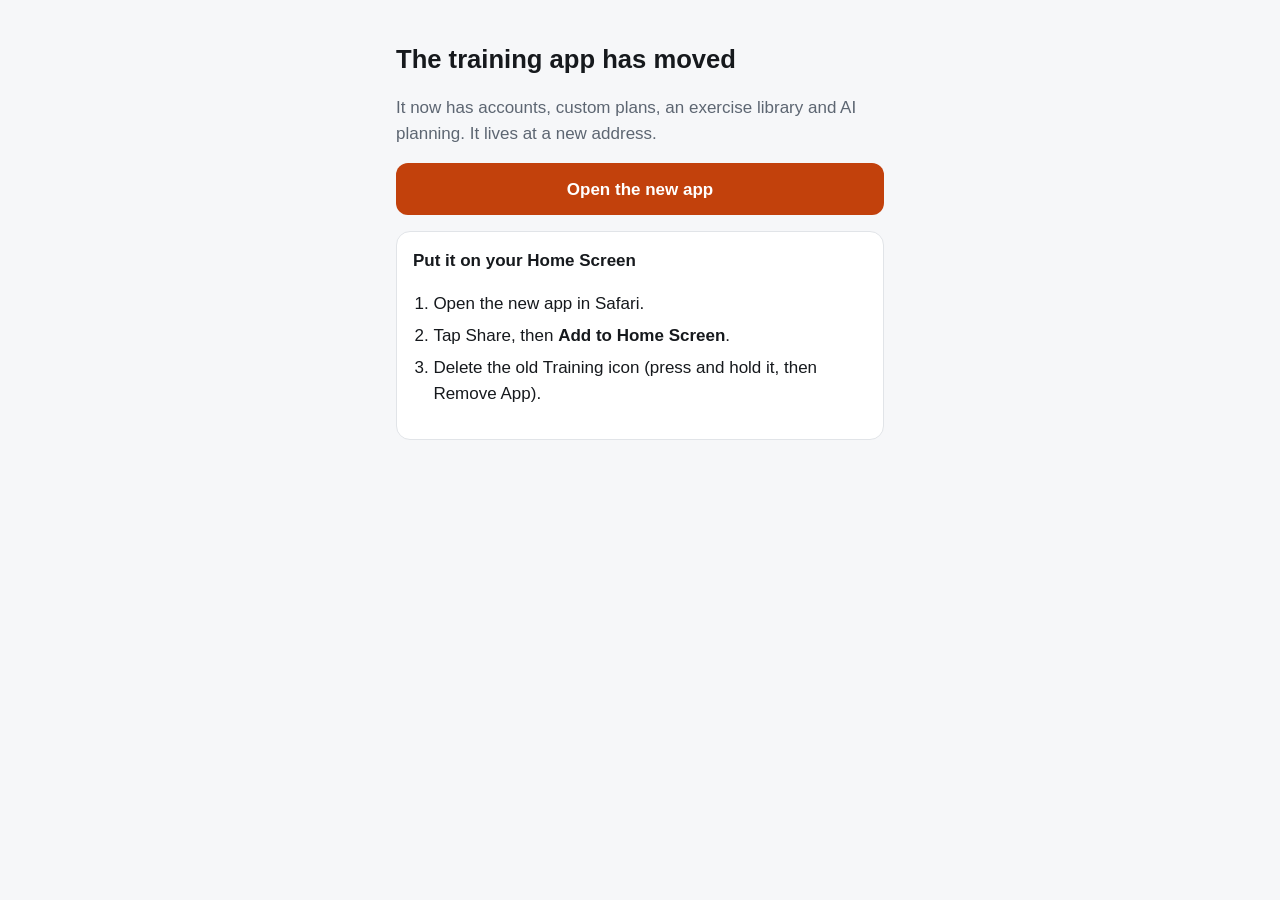
==== commit 5b4a2121: "Replace app with hand-over page: the training app moved to Cloudflare" ====
--- a/index.html
+++ b/index.html
@@ -1,28 +1,47 @@
-<!doctype html><html lang="en"><head><meta charset="utf-8">
-<meta name="viewport" content="width=device-width, initial-scale=1"><title>12-Week Powerbuilding Plan</title><link rel="stylesheet" href="style.css"><link rel="manifest" href="manifest.webmanifest"><link rel="apple-touch-icon" href="icon-180.png"><link rel="icon" href="icon-192.png">
-<meta name="apple-mobile-web-app-capable" content="yes"><meta name="mobile-web-app-capable" content="yes">
-<meta name="apple-mobile-web-app-title" content="Training">
-<meta name="theme-color" content="#ffffff" media="(prefers-color-scheme: light)">
-<meta name="theme-color" content="#1a1d22" media="(prefers-color-scheme: dark)">
-<script>if('serviceWorker' in navigator)navigator.serviceWorker.register('sw.js')</script><link rel="stylesheet" href="tracker.css"></head>
-<body><header><a class="brand" href="index.html">Powerbuilding</a><nav class="menu"><a href="index.html" class=on>Home</a><a href="train.html">Train</a><a href="progress.html">Progress</a><a href="basics.html">How it works</a><a href="block1.html">Weeks 1–5</a><a href="block2.html">Weeks 6–10</a><a href="test.html">Weeks 11–12</a><a href="exercises.html">Exercises</a><a href="nutrition.html">Food</a><a href="recovery.html">Cardio + sleep</a><a href="research.html">Research</a></nav></header>
-<main><h1>12-Week Powerbuilding Plan</h1>
-<section class="hero">
-  <p class="who">6'3" · 200 lb · Bench 275 · Squat ~315 · Deadlift ~320</p>
-  <p class="goal">Goal: get heavier and stronger. 6 days/week, 12 weeks, then retest and repeat.</p>
-</section>
-<section><h2>Start here</h2>
-<ol class="steps">
- <li>Read <a href="basics.html">How it works</a> once (RPE, training maxes, progression rules).</li>
- <li>Each gym day open that week's page and go to the day: <b>Weeks 1–5</b>, <b>Weeks 6–10</b> (deload, then Block 2 swaps + loads), <b>Weeks 11–12</b> (peak, test).</li>
- <li>Tap any exercise name to see the photos, form cues and steps.</li>
- <li>Eat ~3,900 kcal / 190 g protein, weigh daily, adjust every 2 weeks (<a href="nutrition.html">Food</a>).</li>
-</ol>
-<p class="start"><a class="btn primary" href="train.html">Start today's workout</a> <a class="btn" href="progress.html">Progress</a></p><p class="today"><span class="lbl">Today's workout (weeks 1–5)</span><a href="block1.html#mon">Monday</a><a href="block1.html#tue">Tuesday</a><a href="block1.html#wed">Wednesday</a><a href="block1.html#thu">Thursday</a><a href="block1.html#fri">Friday</a><a href="block1.html#sat">Saturday</a></p>
-</section>
-<section><h2 id="weekly-layout">Weekly layout</h2><p>The six days keep his Push/Pull/Legs naming but change the order so that heavy squat and heavy deadlift are 48 h apart and the hard cardio session falls before the rest day <span class="tag i">I</span>.</p>
-<div class="tbl"><table><thead><tr><th>Day</th><th>Session</th><th>Main lift</th><th>Focus</th></tr></thead><tbody><tr><td data-label="Day"><div>Monday</div></td><td data-label="Session"><div>Legs A</div></td><td data-label="Main lift"><div>Back squat (heavy)</div></td><td data-label="Focus"><div>Quads, hamstrings, calves</div></td></tr><tr><td data-label="Day"><div>Tuesday</div></td><td data-label="Session"><div>Push A</div></td><td data-label="Main lift"><div>Bench press (heavy)</div></td><td data-label="Focus"><div>Chest, front/side delts, triceps</div></td></tr><tr><td data-label="Day"><div>Wednesday</div></td><td data-label="Session"><div>Pull A</div></td><td data-label="Main lift"><div>Conventional deadlift (heavy)</div></td><td data-label="Focus"><div>Back, lats, rear delts, biceps</div></td></tr><tr><td data-label="Day"><div>Thursday</div></td><td data-label="Session"><div>Push B</div></td><td data-label="Main lift"><div>Standing OHP (heavy) + bench (volume)</div></td><td data-label="Focus"><div>Shoulders, chest, triceps; easy cardio optional after</div></td></tr><tr><td data-label="Day"><div>Friday</div></td><td data-label="Session"><div>Legs B</div></td><td data-label="Main lift"><div>Back squat (volume; paused in Block 1)</div></td><td data-label="Focus"><div>Quads, glutes, hamstrings, calves</div></td></tr><tr><td data-label="Day"><div>Saturday</div></td><td data-label="Session"><div>Pull B</div></td><td data-label="Main lift"><div>Romanian deadlift</div></td><td data-label="Focus"><div>Back thickness, hamstrings, biceps; interval cardio after or ≥6 h later</div></td></tr><tr><td data-label="Day"><div>Sunday</div></td><td data-label="Session"><div>Rest</div></td><td data-label="Main lift"><div>—</div></td><td data-label="Focus"><div>Walk; mobility; optional easy cardio</div></td></tr></tbody></table></div></section>
-<section><h2 id="phase-overview">Phase overview</h2><div class="tbl"><table><thead><tr><th>Weeks</th><th>Phase</th><th>Main-lift intent</th><th>Accessory intent</th></tr></thead><tbody><tr><td data-label="Weeks"><div>1–5</div></td><td data-label="Phase"><div>Block 1: Accumulation</div></td><td data-label="Main-lift intent"><div>Top set ×5→×3 at RPE 7–8, backoffs ×5–6; AMRAP check in week 5 to reset TMs</div></td><td data-label="Accessory intent"><div>Full volume, RIR 0–2</div></td></tr><tr><td data-label="Weeks"><div>6</div></td><td data-label="Phase"><div>Deload</div></td><td data-label="Main-lift intent"><div>~50% sets, ~70% TM, RPE ≤6–7</div></td><td data-label="Accessory intent"><div>~50% sets, RIR 3–4</div></td></tr><tr><td data-label="Weeks"><div>7–10</div></td><td data-label="Phase"><div>Block 2: Intensification</div></td><td data-label="Main-lift intent"><div>Top triple → double → single at RPE 8–8.5, backoffs ×2–4</div></td><td data-label="Accessory intent"><div>Full volume, rotated exercises</div></td></tr><tr><td data-label="Weeks"><div>11</div></td><td data-label="Phase"><div>Peak / taper</div></td><td data-label="Main-lift intent"><div>One single at RPE 8, minimal backoffs</div></td><td data-label="Accessory intent"><div>~50% sets, RIR 2–3</div></td></tr><tr><td data-label="Weeks"><div>12</div></td><td data-label="Phase"><div>Test</div></td><td data-label="Main-lift intent"><div>1RM test on squat, bench, deadlift; OHP rep-max test</div></td><td data-label="Accessory intent"><div>Minimal</div></td></tr></tbody></table></div>
-<p>The 4–5-week block and 1-week deload follow the survey average for strength athletes [E for the practice; I for the exact lengths]. The heavy days give each powerlift 3–6 sets above ~80% 1RM per week <span class="tag e">E</span>.</p></section>
-<section><h2>Sections</h2><div class="cards"><a class="card" href="basics.html"><b>How the plan works</b></a><a class="card" href="block1.html"><b>Block 1 · Weeks 1–5</b></a><a class="card" href="block2.html"><b>Deload + Block 2 · Weeks 6–10</b></a><a class="card" href="test.html"><b>Peak + Test · Weeks 11–12</b></a><a class="card" href="exercises.html"><b>Exercise library</b></a><a class="card" href="nutrition.html"><b>Nutrition + supplements</b></a><a class="card" href="recovery.html"><b>Cardio + recovery</b></a><a class="card" href="research.html"><b>Why: the research</b></a></div></section><nav class="prevnext"><span></span><a href="basics.html">How it works →</a></nav></main>
-<footer><span class="tag e">E</span> research-backed · <span class="tag i">I</span> coaching inference</footer></body></html>+<!doctype html><html lang="en"><head><meta charset="utf-8"><meta name="viewport" content="width=device-width, initial-scale=1">
+<title>Training app has moved</title>
+<meta name="theme-color" content="#ffffff" media="(prefers-color-scheme: light)"><meta name="theme-color" content="#1a1d22" media="(prefers-color-scheme: dark)">
+<style>
+:root{color-scheme:light dark;--bg:#f6f7f9;--card:#fff;--ink:#16191d;--dim:#5d6672;--line:#e1e4e8;--accent:#c2410c;--on:#fff;--ok:#15803d}
+@media (prefers-color-scheme:dark){:root{--bg:#111317;--card:#1a1d22;--ink:#eceef1;--dim:#9aa3ad;--line:#2b3038;--accent:#fb923c;--on:#16110d;--ok:#4ade80}}
+*{box-sizing:border-box}body{margin:0;background:var(--bg);color:var(--ink);font:17px/1.5 -apple-system,BlinkMacSystemFont,"Segoe UI",Roboto,sans-serif}
+main{max-width:520px;margin:0 auto;padding:40px 16px}h1{font-size:1.6rem;margin:0 0 .4em}p{color:var(--dim)}
+.card{background:var(--card);border:1px solid var(--line);border-radius:14px;padding:16px;margin:16px 0}
+.btn{display:flex;align-items:center;justify-content:center;min-height:52px;border-radius:12px;background:var(--accent);color:var(--on);font-weight:700;text-decoration:none;border:0;font:inherit;font-weight:700;width:100%;cursor:pointer}
+.btn.sec{background:var(--card);color:var(--ink);border:1px solid var(--line)}
+ol{padding-left:1.2em}li{margin:.4em 0}.ok{color:var(--ok);font-weight:700}.err{color:#b91c1c;font-weight:700}
+</style></head><body><main>
+<h1>The training app has moved</h1>
+<p>It now has accounts, custom plans, an exercise library and AI planning. It lives at a new address.</p>
+<div class="card" id="data" hidden><b>Workouts saved on this phone</b><p id="data-msg"></p><button class="btn sec" id="move">Move them to the new app</button><p id="move-res"></p></div>
+<a class="btn" id="go" href="https://training.tp-0675p4.workers.dev/">Open the new app</a>
+<div class="card"><b>Put it on your Home Screen</b><ol><li>Open the new app in Safari.</li><li>Tap Share, then <b>Add to Home Screen</b>.</li><li>Delete the old Training icon (press and hold it, then Remove App).</li></ol></div>
+</main>
+<script>
+const API = "https://training.tp-0675p4.workers.dev/api";
+// v1 of the app stored accounts in this browser: tp.accounts = [{id,name}], tp.data.<id> = {sessions, bodyweight}
+let accts = []; try { accts = JSON.parse(localStorage.getItem("tp.accounts") || "[]"); } catch {}
+const withData = accts.map(a => ({ ...a, d: JSON.parse(localStorage.getItem("tp.data." + a.id) || "{}") })).filter(a => (a.d.sessions || []).length || (a.d.bodyweight || []).length);
+if (withData.length) {
+  document.getElementById("data").hidden = false;
+  document.getElementById("data-msg").textContent = withData.map(a => `${a.name}: ${(a.d.sessions || []).length} workouts, ${(a.d.bodyweight || []).length} weigh-ins`).join(" · ") + ". Moving creates (or signs in to) an account with the same name in the new app.";
+}
+async function call(path, body, id) {
+  const r = await fetch(API + path, { method: "POST", headers: { "content-type": "application/json", ...(id ? { "x-account": id } : {}) }, body: JSON.stringify(body) });
+  const j = await r.json().catch(() => ({})); if (!r.ok) { const e = new Error(j.error || r.status); e.status = r.status; throw e; } return j;
+}
+document.getElementById("move").onclick = async () => {
+  const out = document.getElementById("move-res"); out.textContent = "Moving…";
+  try {
+    for (const a of withData) {
+      let acct; try { acct = await call("/login", { name: a.name }); } catch (e) { if (e.status !== 404) throw e; acct = await call("/account", { name: a.name }); }
+      const now = Date.now(), docs = [];
+      for (const s of a.d.sessions || []) docs.push({ kind: "log", id: s.id, data: { ...s, exercises: s.exercises.map(e => ({ ...e, ex: e.slug || null })) }, updated: s.updated || now });
+      for (const b of a.d.bodyweight || []) docs.push({ kind: "bw", id: b.date, data: { id: b.date, date: b.date, lb: b.lb }, updated: now });
+      await call("/sync", { cursor: 0, docs }, acct.id);
+    }
+    out.className = "ok"; out.textContent = "Done. Sign in to the new app with the same name to see them.";
+    localStorage.setItem("tp.moved", "1");
+  } catch (e) { out.className = "err"; out.textContent = "Couldn't move them: " + e.message + ". Check your connection and try again."; }
+};
+</script></body></html>
